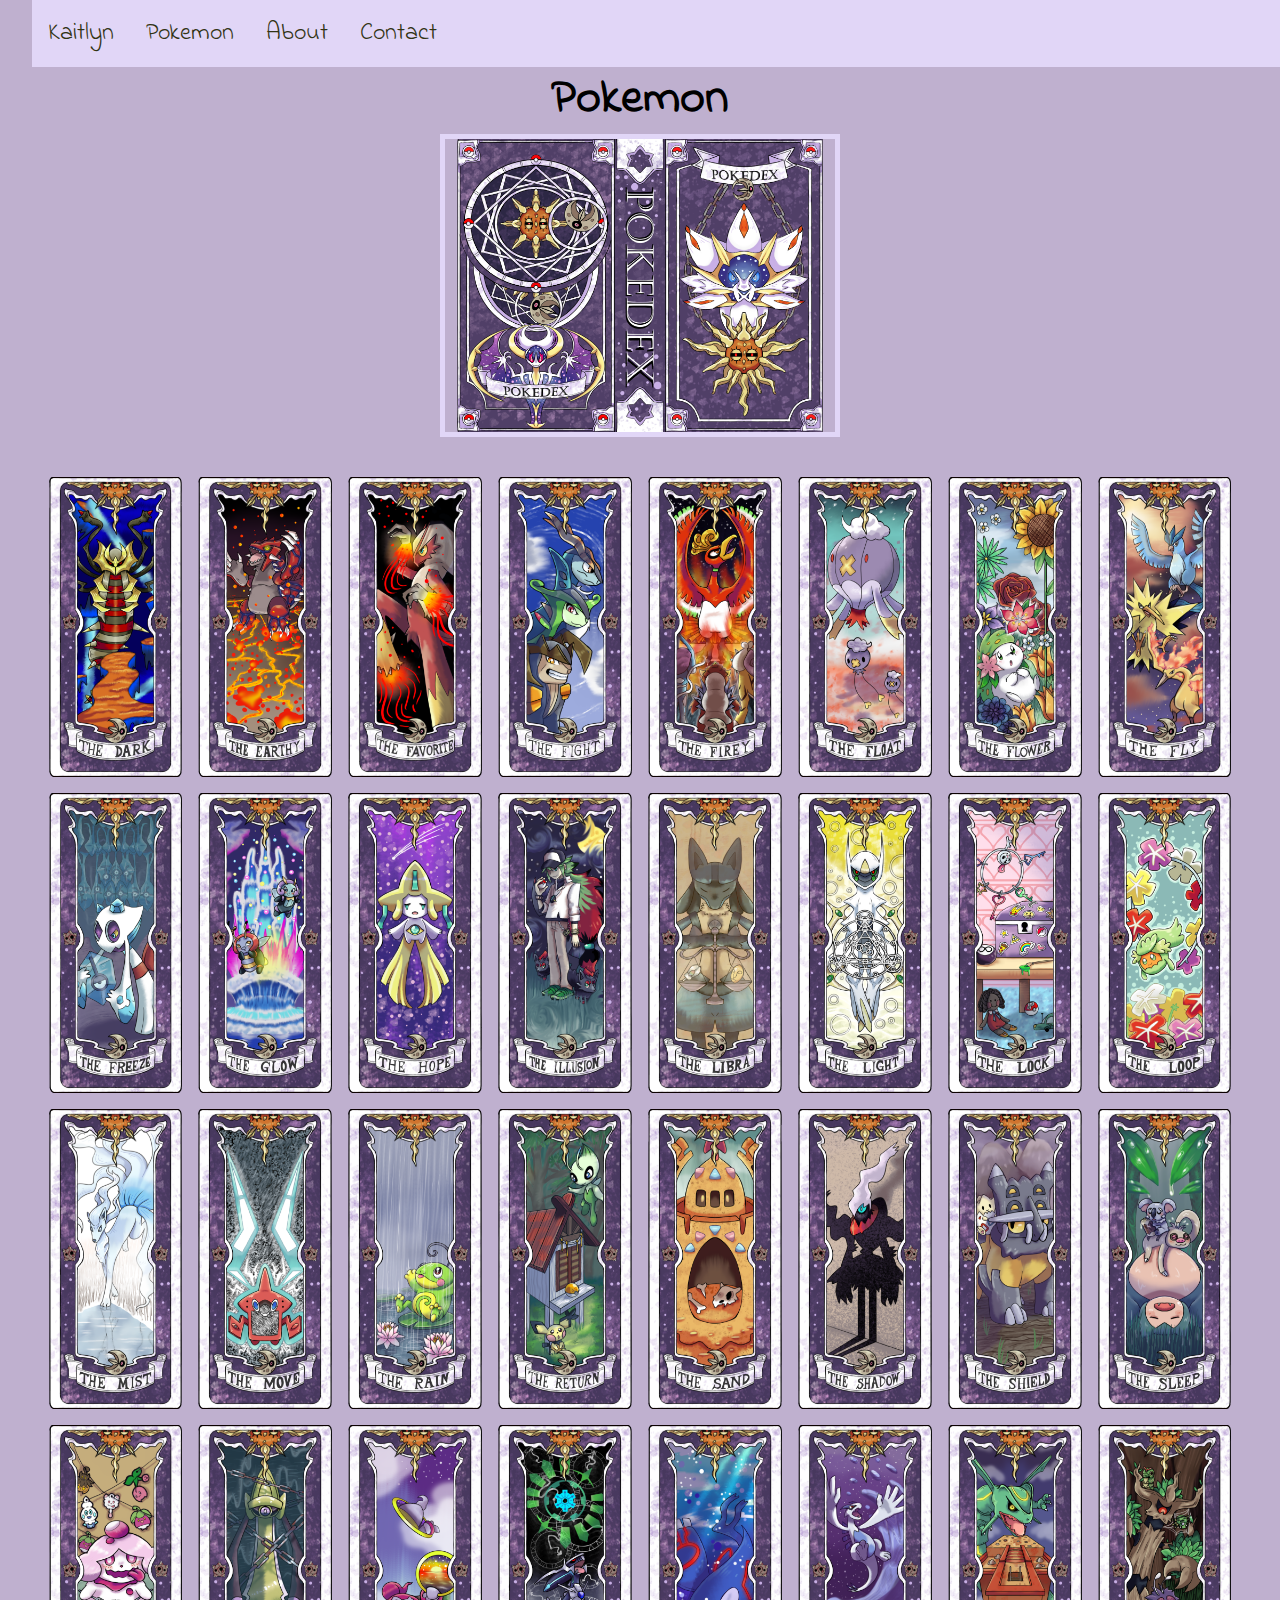
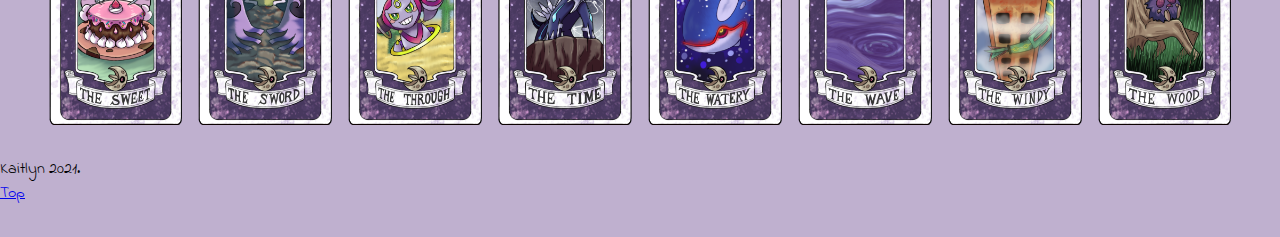
==== cards.html @ 07442c0d "Example message here" ====
<!DOCTYPE html>
<html lang="en">
<head><link rel="preconnect" href="https://fonts.googleapis.com">
    <link rel="preconnect" href="https://fonts.gstatic.com" crossorigin>
    <link href="https://fonts.googleapis.com/css2?family=Indie+Flower&display=swap" rel="stylesheet">
    <meta charset="UTF-8">
    <meta http-equiv="X-UA-Compatible" content="IE=edge">
    <meta name="viewport" content="width=device-width, initial-scale=1.0">
    <link rel="stylesheet" href="styles.css" />
    <title>Kaitlyns-Cards</title>
</head>
<body>
   <div class="wrapper">
    <header>
        <nav>
          <ul class="nav-list">
            <li><a href="index.html">Kaitlyn</a></li>
            <li><a href="#pokemon-section-top">Pokemon</a></li>
            <li><a href="#about-section-top">About</a></li>
            <li><a href="#contact-section-top">Contact</a></li>
          </ul>
        </nav>
      </header>
    </div>
<div>
    <section class="pokedex" id="pokedex-section-top">
        <h2>Pokemon</h2>
        <div class="poke-card-book">
            <section class="beginning">
        <img src="images/poke-card-book.png" alt="1"class=img-1  />
        </section>
        <section class="photos">
        <img src="images/The-Dark.png" alt="2"class=img-3  />
        <img src="images/The-Earthy.png" alt="2"class=img-3  />
        <img src="images/The-Favorite.png" alt="2"class=img-3  />
        <img src="images/The-Fight.png" alt="2"class=img-3  />
        <img src="images/The-Firey.png" alt="2"class=img-3  />
        <img src="images/The-Float.png" alt="2"class=img-3  />
        <img src="images/The-Flower.png" alt="2"class=img-3  />
        <img src="images/The-Fly.png" alt="2"class=img-3  />
        <img src="images/The-Freeze.png" alt="2"class=img-3  />
        <img src="images/The-Glow.png" alt="2"class=img-3  />
        <img src="images/The-Hope.png" alt="2"class=img-3  />
        <img src="images/The-Illusion.png" alt="2"class=img-3  />
        <img src="images/The-Libra.png" alt="2"class=img-3  />
        <img src="images/The-Light.png" alt="2"class=img-3  />
        <img src="images/The-Lock.png" alt="2"class=img-3  />
        <img src="images/The-Loop.png" alt="2"class=img-3  />
        <img src="images/The-Mist.png" alt="2"class=img-3  />
        <img src="images/The-Move.png" alt="2"class=img-3  />
        <img src="images/The-Rain.png" alt="2"class=img-3  />
        <img src="images/The-Return.png" alt="2"class=img-3  />
        <img src="images/The-Sand.png" alt="2"class=img-3  />
        <img src="images/The-Shadow.png" alt="2"class=img-3  />
        <img src="images/The-Shield.png" alt="2"class=img-3  />
        <img src="images/The-Sleep.png" alt="2"class=img-3  />
        <img src="images/The-Sweet.png" alt="2"class=img-3  />
        <img src="images/The-Sword.png" alt="2"class=img-3  />
        <img src="images/The-Through.png" alt="2"class=img-3  />
        <img src="images/The-Time.png" alt="2"class=img-3  />
        <img src="images/The-Watery.png" alt="2"class=img-3  />
        <img src="images/The-Wave.png" alt="2"class=img-3  />
        <img src="images/The-Windy.png" alt="2"class=img-3  />
        <img src="images/The-Wood.png" alt="2"class=img-3  />
</section>
</div>
    <footer>
        <p>Kaitlyn 2021.</p>
        <a href="#top-of-page">Top</a>
      </footer>
    </div>
  </body>
</html>
---- styles.css ----
/* 1) Add to Reset 
  margin:0;
  padding:0;
*/
/* 2) body - background-color: *your pick* */
/* 3) body - font-family: *you pick* ;
/* 4) section - margin-bottom: 2rem */
/* 5) nav - margin-bottom: 1rem */
/* 6) .nav-list li - margin-right: 2rem;
/* 7).intro-section - text-align: center; */
/* 8) .projects-section - padding: 1rem 0;
/* 9) .project-card - margin-bottom: 1rem;
/* 10) .project-section h2 -text-align: center;

/* RESET */

* {
  margin:0;
  padding:0;
  box-sizing: border-box;
}

body {
  background-color:rgb(191, 176, 207);
  font-family: Georgia, 'Times New Roman', Times, serif;
  font-family: 'Indie Flower', cursive;
}
.img-1{
  width: 400px;
  border: 5px solid rgb(225, 214, 247);
}
.img-1:hover{
  width: 400px;
  border: 6px solid rgb(129, 105, 179);
}
.wrapper {
  padding: 2rem;
}

section {
  margin-bottom: 2rem;
}
nav {
  top: 0;
  width: 100%;
  margin-bottom: 1rem;
  font-family: 'Indie Flower', cursive;
  position: fixed;
  display: flex;
  align-items: baseline;
  justify-content: space-between;
  padding: 1rem;
  background-color: rgb(225, 214, 247);
}
.nav-list {
  list-style: none;
  display:flex;
  font-size: 1.5rem;
  
}
.nav-list li {
  margin-right: 2rem;
}
.nav-list li a {
  text-decoration: none;
  color: #313313;
}

.intro-section {
  /*min-height: 50vh;*/
  padding-top: 5rem;
  text-align: center;
  font-size: 2rem;
}
.project-section h2 {
  text-align: center;
}

.project-section {
  text-align: center;
  padding:3rem;
 
}
.project-card {
  margin-bottom: 1rem;
}
.project-section h2 {
font-size: 3rem;
}
.about-section {
 margin-bottom: 1rem;
 padding:3rem;
font-size: 1.5rem;
}

.about-section h2 {
  text-align: center;
}

.about-section img {
  margin: 0 auto;
}

.img-container {
  text-align: center;
}

.contact-section {
  padding:3rem;
}
.contact-section h2 {
  text-align: center;
  
}

.nav-list a:hover {
  color: rgb(79, 37, 231);
}
.photos {
  display: flex;
  gap:1rem;
  flex-wrap:wrap;
  align-items: center;
  justify-content: center;

}

.img-2{
  height:250px;
  
}
.img-3{
  height:300px;
}
.otherworld h2{
  text-align: center;
  font-size: 3rem;
}
.beginning{
  text-align: center;
}
.pokedex h2{
  text-align: center;
  font-size: 3rem;
}
.project-card:hover {
  transform: scale(1.05);
 
}

@media screen and (min-width:576px){
  body{
    display:grid;
    grid-row: column;
    flex-direction: column;
  }
  
}
@media screen and (max-width:576px){
  body{
    display: flexbox;
    flex: 1fr 1fr 1fr;
    grid-row: column;
    flex-direction: column;
  }
  
}
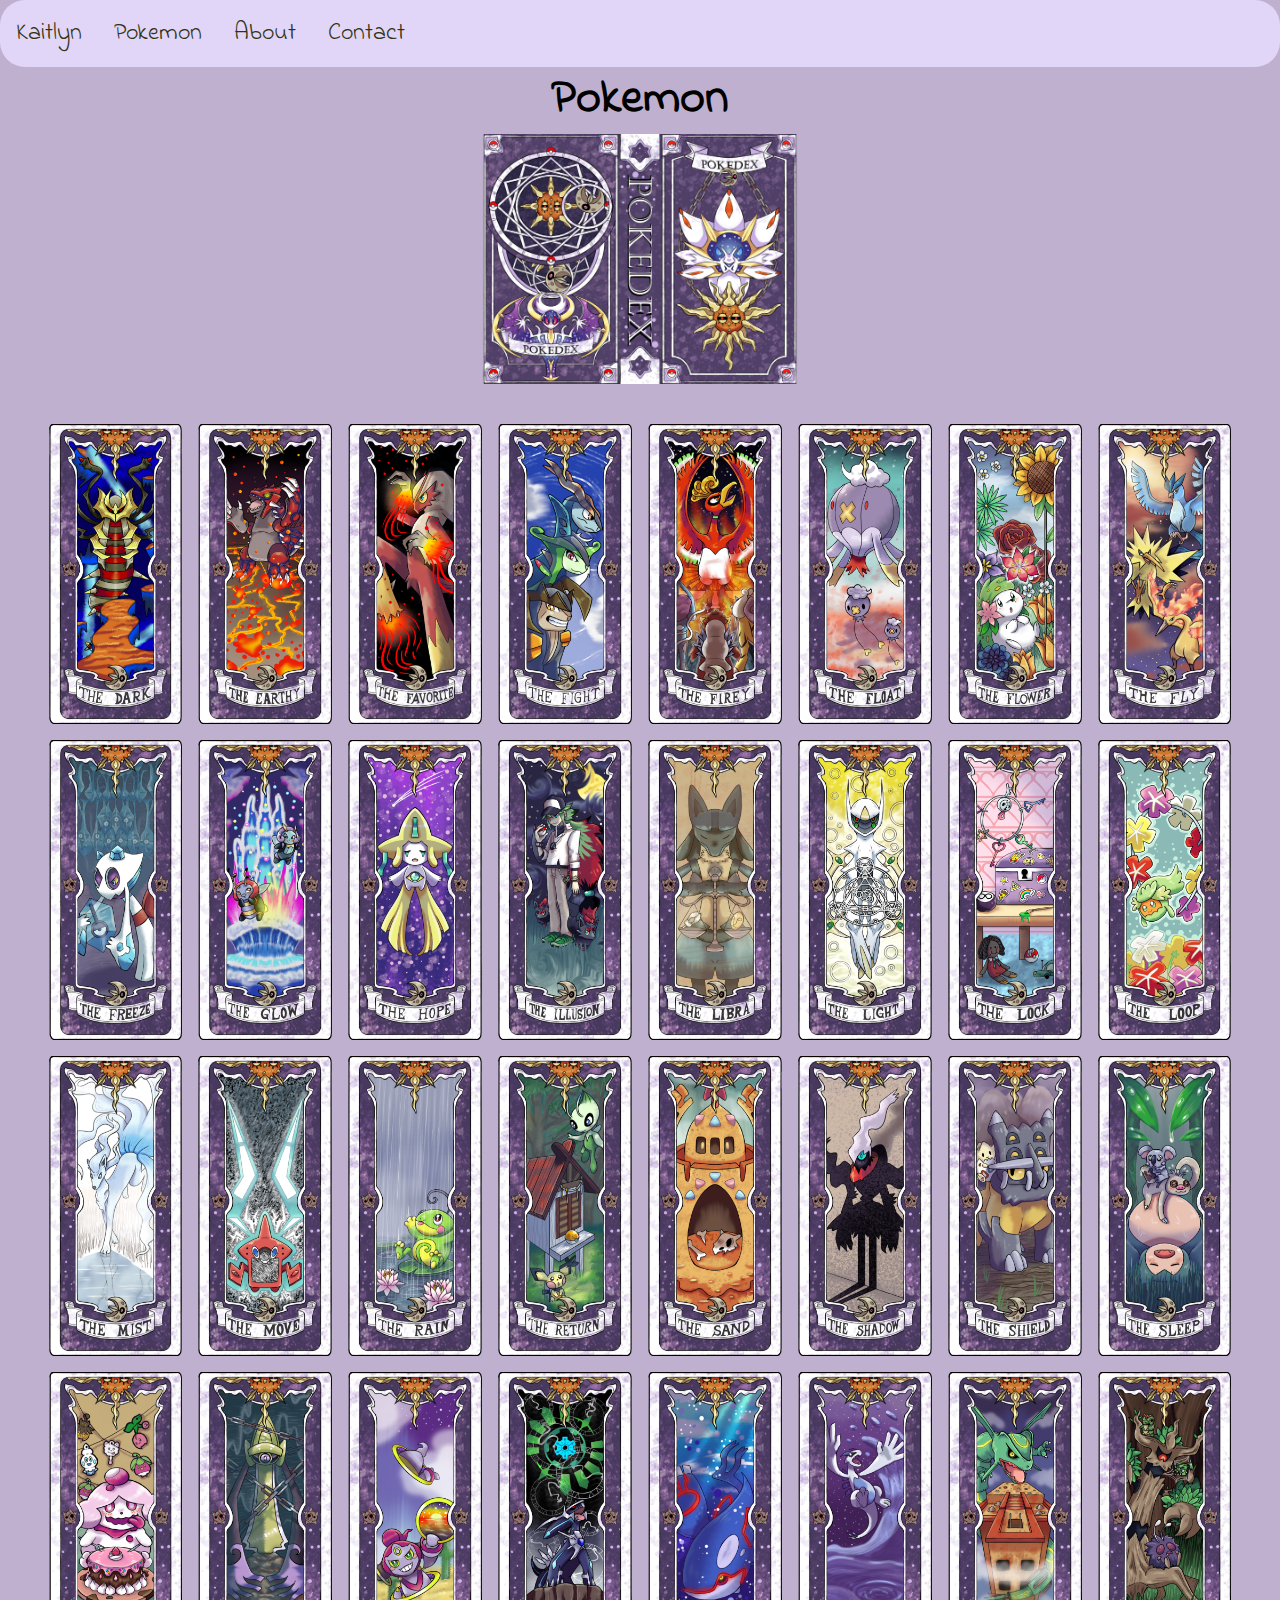
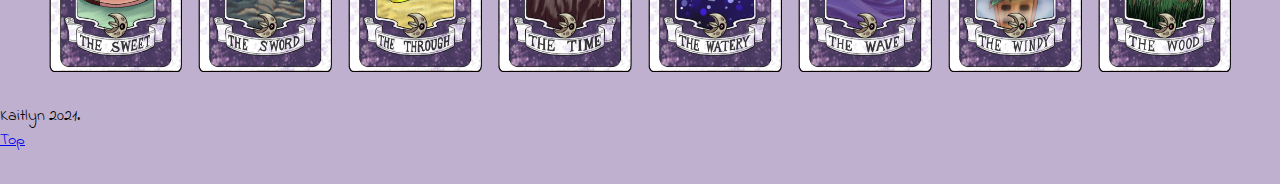
==== commit 35d423ef: "first commit" ====
--- a/cards.html
+++ b/cards.html
@@ -10,7 +10,7 @@
     <title>Kaitlyns-Cards</title>
 </head>
 <body>
-   <div class="wrapper">
+   <div class="wrapper2"></div>
     <header>
         <nav>
           <ul class="nav-list">
@@ -27,7 +27,7 @@
         <h2>Pokemon</h2>
         <div class="poke-card-book">
             <section class="beginning">
-        <img src="images/poke-card-book.png" alt="1"class=img-1  />
+        <img src="images/poke-card-book.png" alt="1"class=img-2  />
         </section>
         <section class="photos">
         <img src="images/The-Dark.png" alt="2"class=img-3  />
--- a/styles.css
+++ b/styles.css
@@ -26,12 +26,22 @@
   font-family: 'Indie Flower', cursive;
 }
 .img-1{
-  width: 400px;
+ 
   border: 5px solid rgb(225, 214, 247);
+    display: block;
+    max-height:400px;
+    max-width: 100%;
+    height: auto;
+}
+.replace{
+  width: 50px;
 }
 .img-1:hover{
-  width: 400px;
+  width: 650px;
   border: 6px solid rgb(129, 105, 179);
+}
+.wrapper2{
+  padding:2rem;
 }
 .wrapper {
   padding: 2rem;
@@ -51,6 +61,8 @@
   justify-content: space-between;
   padding: 1rem;
   background-color: rgb(225, 214, 247);
+  border-radius: 25px;
+  z-index: 9999;
 }
 .nav-list {
   list-style: none;
@@ -68,9 +80,18 @@
 
 .intro-section {
   /*min-height: 50vh;*/
-  padding-top: 5rem;
+  padding-top: 10rem;
+  padding-bottom: 10rem;
   text-align: center;
   font-size: 2rem;
+  color: aliceblue;
+  background-image: url("replace/1324653.jpg");
+  background-repeat: no-repeat;
+  background-size: contain;
+  background-position: center;
+  
+  
+  border:rgb(129, 105, 179);
 }
 .project-section h2 {
   text-align: center;
@@ -83,6 +104,7 @@
 }
 .project-card {
   margin-bottom: 1rem;
+  
 }
 .project-section h2 {
 font-size: 3rem;
@@ -114,7 +136,7 @@
 }
 
 .nav-list a:hover {
-  color: rgb(79, 37, 231);
+  color: rgb(129, 105, 179);
 }
 .photos {
   display: flex;
@@ -153,8 +175,8 @@
     display:grid;
     grid-row: column;
     flex-direction: column;
+    
   }
-  
 }
 @media screen and (max-width:576px){
   body{
@@ -164,4 +186,10 @@
     flex-direction: column;
   }
   
+}
+.icon{
+  height: 50px;
+}
+h1{
+  text-shadow: 2px 2px rgb(129, 105, 179);
 }